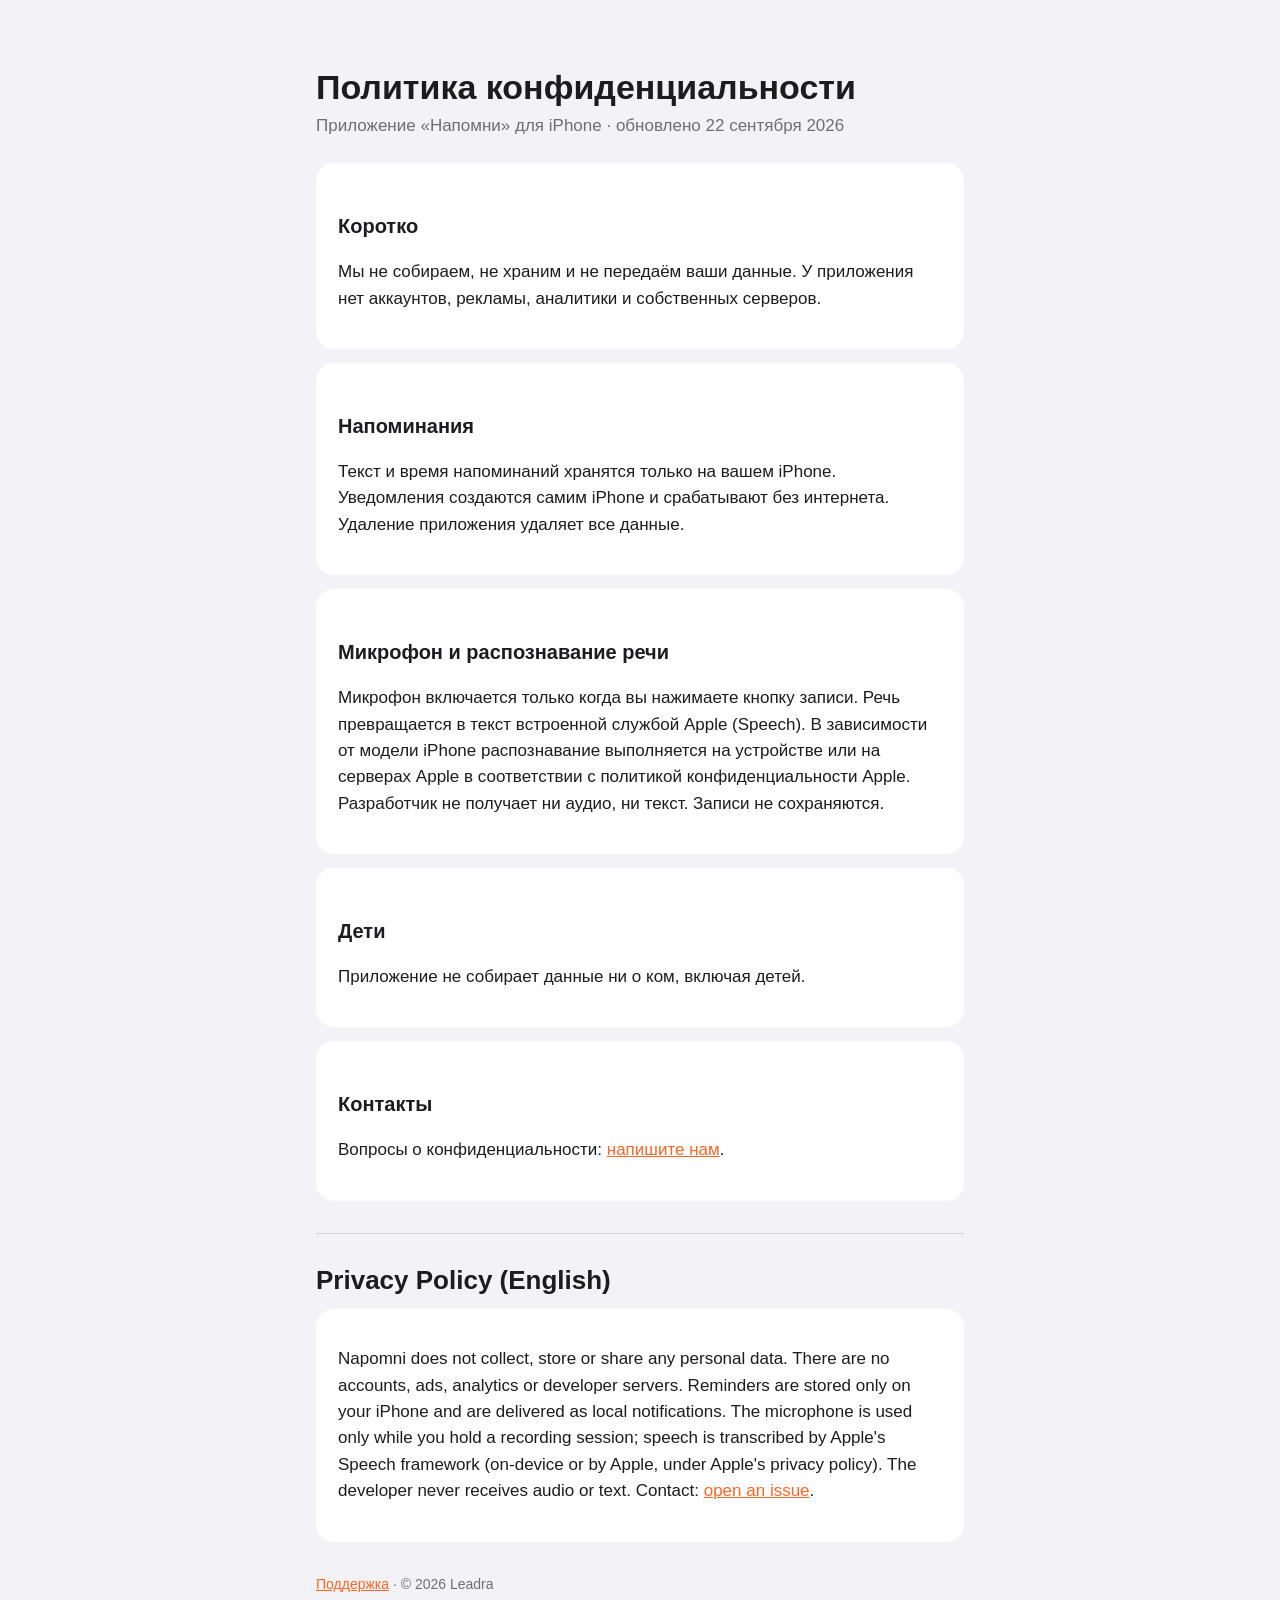
==== privacy.html @ 45a76544 "Napomni support and privacy pages" ====
<!doctype html><html lang="ru"><head><meta charset="utf-8"><meta name="viewport" content="width=device-width,initial-scale=1">
<title>Напомни — конфиденциальность</title><link rel="stylesheet" href="style.css"></head><body><main>
<h1>Политика конфиденциальности</h1><p class="sub">Приложение «Напомни» для iPhone · обновлено 22 сентября 2026</p>
<div class="card"><h2>Коротко</h2><p>Мы не собираем, не храним и не передаём ваши данные. У приложения нет аккаунтов, рекламы, аналитики и собственных серверов.</p></div>
<div class="card"><h2>Напоминания</h2><p>Текст и время напоминаний хранятся только на вашем iPhone. Уведомления создаются самим iPhone и срабатывают без интернета. Удаление приложения удаляет все данные.</p></div>
<div class="card"><h2>Микрофон и распознавание речи</h2><p>Микрофон включается только когда вы нажимаете кнопку записи. Речь превращается в текст встроенной службой Apple (Speech). В зависимости от модели iPhone распознавание выполняется на устройстве или на серверах Apple в соответствии с политикой конфиденциальности Apple. Разработчик не получает ни аудио, ни текст. Записи не сохраняются.</p></div>
<div class="card"><h2>Дети</h2><p>Приложение не собирает данные ни о ком, включая детей.</p></div>
<div class="card"><h2>Контакты</h2><p>Вопросы о конфиденциальности: <a href="https://github.com/Timjohnson813/napomni-app/issues/new">напишите нам</a>.</p></div>
<hr style="border:none;height:1px;background:rgba(128,128,128,.25);margin:32px 0">
<h1 style="font-size:26px">Privacy Policy (English)</h1>
<div class="card"><p>Napomni does not collect, store or share any personal data. There are no accounts, ads, analytics or developer servers. Reminders are stored only on your iPhone and are delivered as local notifications. The microphone is used only while you hold a recording session; speech is transcribed by Apple's Speech framework (on-device or by Apple, under Apple's privacy policy). The developer never receives audio or text. Contact: <a href="https://github.com/Timjohnson813/napomni-app/issues/new">open an issue</a>.</p></div>
<footer><a href="./">Поддержка</a> · © 2026 Leadra</footer>
</main></body></html>
---- style.css ----
:root{--bg:#f2f2f7;--card:#fff;--ink:#1c1c1e;--muted:#6e6e73;--accent:#ff6629}
@media (prefers-color-scheme:dark){:root{--bg:#000;--card:#1c1c1e;--ink:#f5f5f7;--muted:#98989d}}
*{box-sizing:border-box}body{margin:0;background:var(--bg);color:var(--ink);font:17px/1.55 -apple-system,BlinkMacSystemFont,"SF Pro Text","Helvetica Neue",Arial,sans-serif}
main{max-width:680px;margin:0 auto;padding:48px 16px 64px}
.icon{width:88px;height:88px;border-radius:20px;display:block}
h1{font-size:34px;line-height:1.15;margin:20px 0 6px}h2{font-size:20px;margin:28px 0 8px}
.sub{color:var(--muted);margin:0 0 24px}.card{background:var(--card);border-radius:18px;padding:20px 22px;margin:14px 0}
a{color:var(--accent)}ul{padding-left:20px}li{margin:4px 0}footer{color:var(--muted);font-size:14px;margin-top:32px}
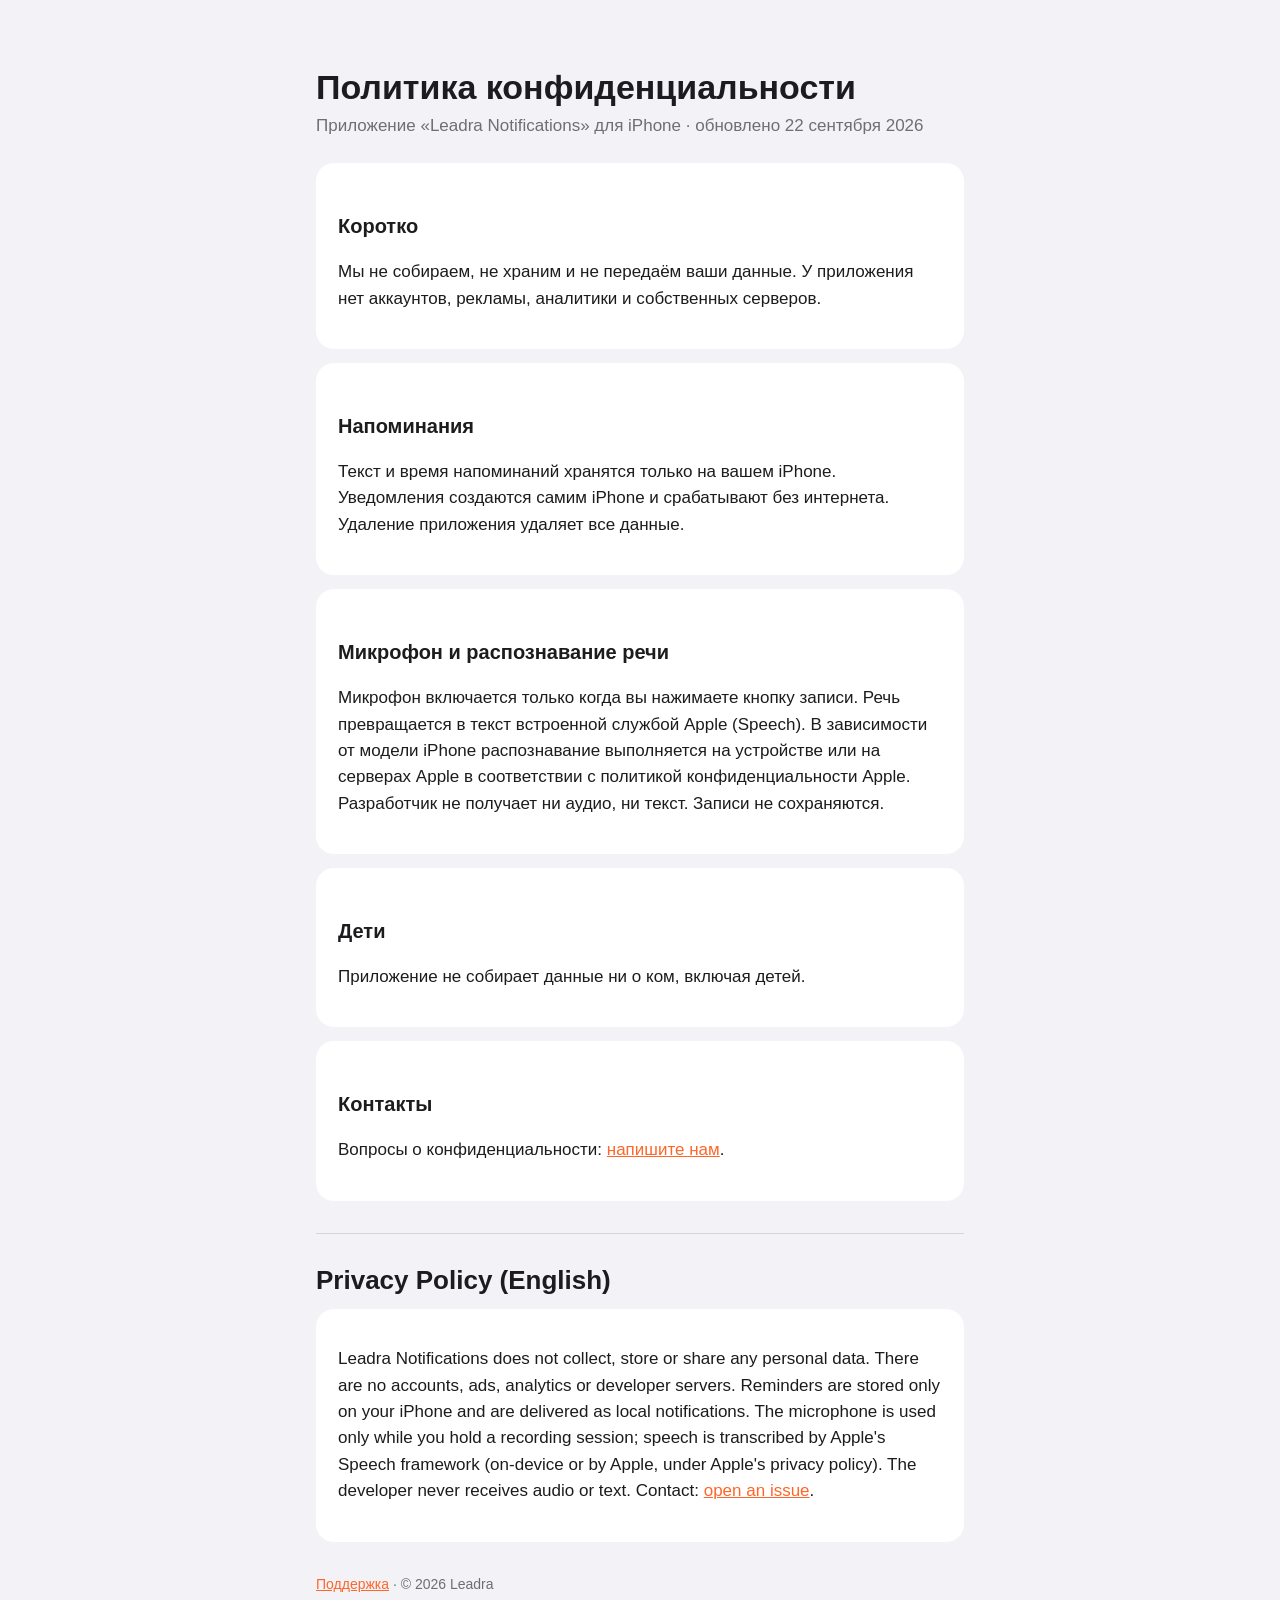
==== commit a7c70ed4: "Rename to Leadra Notifications" ====
--- a/privacy.html
+++ b/privacy.html
@@ -1,6 +1,6 @@
 <!doctype html><html lang="ru"><head><meta charset="utf-8"><meta name="viewport" content="width=device-width,initial-scale=1">
-<title>Напомни — конфиденциальность</title><link rel="stylesheet" href="style.css"></head><body><main>
-<h1>Политика конфиденциальности</h1><p class="sub">Приложение «Напомни» для iPhone · обновлено 22 сентября 2026</p>
+<title>Leadra Notifications — конфиденциальность</title><link rel="stylesheet" href="style.css"></head><body><main>
+<h1>Политика конфиденциальности</h1><p class="sub">Приложение «Leadra Notifications» для iPhone · обновлено 22 сентября 2026</p>
 <div class="card"><h2>Коротко</h2><p>Мы не собираем, не храним и не передаём ваши данные. У приложения нет аккаунтов, рекламы, аналитики и собственных серверов.</p></div>
 <div class="card"><h2>Напоминания</h2><p>Текст и время напоминаний хранятся только на вашем iPhone. Уведомления создаются самим iPhone и срабатывают без интернета. Удаление приложения удаляет все данные.</p></div>
 <div class="card"><h2>Микрофон и распознавание речи</h2><p>Микрофон включается только когда вы нажимаете кнопку записи. Речь превращается в текст встроенной службой Apple (Speech). В зависимости от модели iPhone распознавание выполняется на устройстве или на серверах Apple в соответствии с политикой конфиденциальности Apple. Разработчик не получает ни аудио, ни текст. Записи не сохраняются.</p></div>
@@ -8,6 +8,6 @@
 <div class="card"><h2>Контакты</h2><p>Вопросы о конфиденциальности: <a href="https://github.com/Timjohnson813/napomni-app/issues/new">напишите нам</a>.</p></div>
 <hr style="border:none;height:1px;background:rgba(128,128,128,.25);margin:32px 0">
 <h1 style="font-size:26px">Privacy Policy (English)</h1>
-<div class="card"><p>Napomni does not collect, store or share any personal data. There are no accounts, ads, analytics or developer servers. Reminders are stored only on your iPhone and are delivered as local notifications. The microphone is used only while you hold a recording session; speech is transcribed by Apple's Speech framework (on-device or by Apple, under Apple's privacy policy). The developer never receives audio or text. Contact: <a href="https://github.com/Timjohnson813/napomni-app/issues/new">open an issue</a>.</p></div>
+<div class="card"><p>Leadra Notifications does not collect, store or share any personal data. There are no accounts, ads, analytics or developer servers. Reminders are stored only on your iPhone and are delivered as local notifications. The microphone is used only while you hold a recording session; speech is transcribed by Apple's Speech framework (on-device or by Apple, under Apple's privacy policy). The developer never receives audio or text. Contact: <a href="https://github.com/Timjohnson813/napomni-app/issues/new">open an issue</a>.</p></div>
 <footer><a href="./">Поддержка</a> · © 2026 Leadra</footer>
 </main></body></html>
